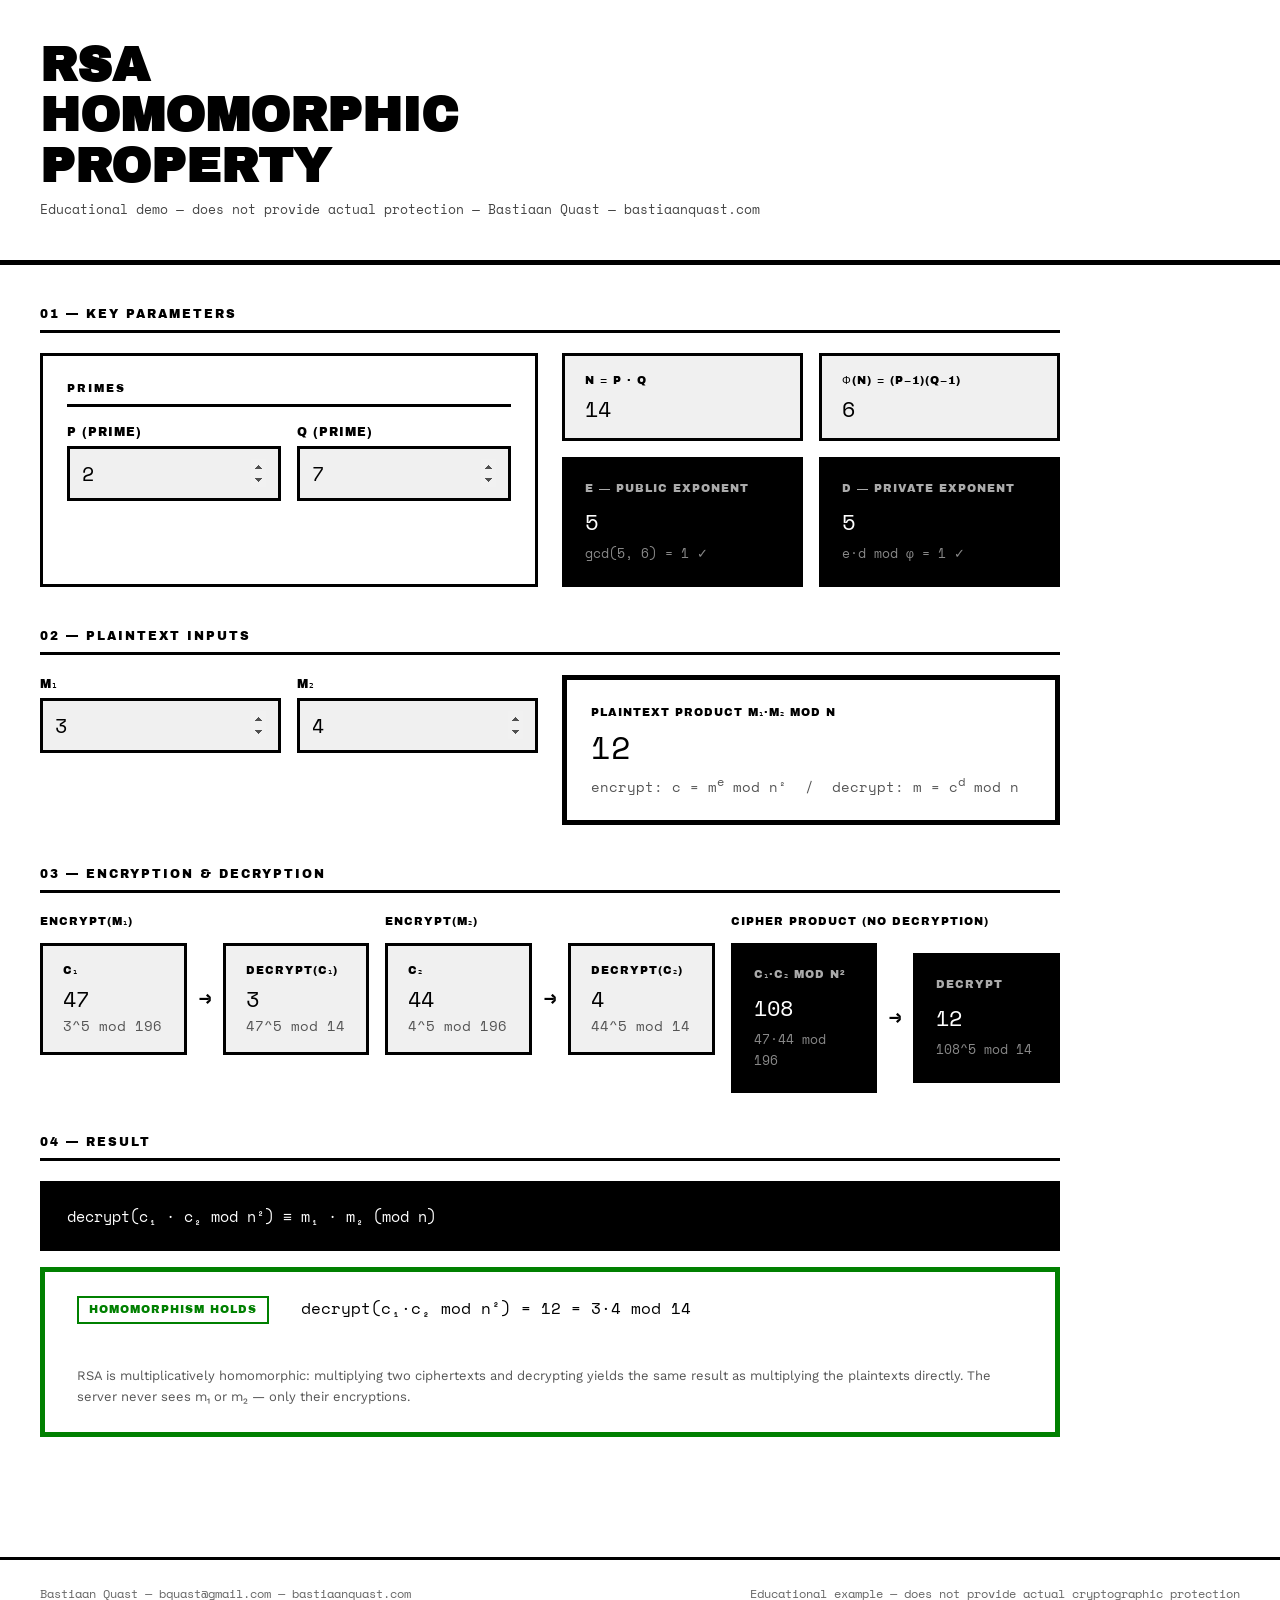
==== rsa/index.html @ 2a4f8805 "move rsa" ====
<!DOCTYPE html>
<html lang="en">
<head>
<meta charset="UTF-8">
<meta name="viewport" content="width=device-width, initial-scale=1.0">
<title>RSA — Multiplicative Homomorphism</title>
<link href="https://fonts.googleapis.com/css2?family=Archivo+Black&family=Work+Sans:wght@400;600&family=Space+Mono&display=swap" rel="stylesheet">
<style>
*, *::before, *::after { box-sizing: border-box; margin: 0; padding: 0; }

:root {
  --black: #000;
  --white: #fff;
  --success: #008000;
  --warning: #FFA500;
  --error: #FF0000;
  --surface-sunken: #F0F0F0;
  --font-head: 'Archivo Black', sans-serif;
  --font-body: 'Work Sans', sans-serif;
  --font-mono: 'Space Mono', monospace;
}

body {
  background: var(--white);
  color: var(--black);
  font-family: var(--font-body);
  font-size: 16px;
  line-height: 1.6;
  min-height: 100vh;
}

/* LAYOUT */
header {
  border-bottom: 5px solid var(--black);
  padding: 40px;
}
header h1 {
  font-family: var(--font-head);
  font-size: 48px;
  line-height: 1.05;
  text-transform: uppercase;
}
header p {
  font-family: var(--font-mono);
  font-size: 13px;
  margin-top: 8px;
  color: #444;
}

main { padding: 40px; max-width: 1100px; }

/* SECTION LABELS */
.sec-label {
  font-family: var(--font-head);
  font-size: 12px;
  text-transform: uppercase;
  letter-spacing: 2px;
  border-bottom: 3px solid var(--black);
  padding-bottom: 6px;
  margin-bottom: 20px;
}

/* CARDS */
.card {
  border: 3px solid var(--black);
  padding: 24px;
  background: var(--white);
}
.card-inv {
  border: 3px solid var(--black);
  padding: 20px;
  background: var(--black);
  color: var(--white);
}
.card-sunken {
  border: 3px solid var(--black);
  padding: 16px 20px;
  background: var(--surface-sunken);
}

/* GRIDS */
.g2 { display: grid; grid-template-columns: 1fr 1fr; gap: 16px; }
.g3 { display: grid; grid-template-columns: 1fr 1fr 1fr; gap: 16px; }
.g4 { display: grid; grid-template-columns: repeat(4, 1fr); gap: 16px; }

section { margin-bottom: 40px; }

/* INPUTS */
label {
  display: block;
  font-family: var(--font-head);
  font-size: 12px;
  text-transform: uppercase;
  letter-spacing: 1px;
  margin-bottom: 4px;
}
input[type=number] {
  width: 100%;
  font-family: var(--font-mono);
  font-size: 20px;
  padding: 10px 12px;
  border: 3px solid var(--black);
  background: var(--surface-sunken);
  color: var(--black);
  outline: none;
}
input[type=number]:focus { border-width: 5px; }
input[type=number]::-webkit-inner-spin-button,
input[type=number]::-webkit-outer-spin-button { opacity: 1; }

/* MONO DISPLAY VALUES */
.val {
  font-family: var(--font-mono);
  font-size: 22px;
  font-weight: 400;
  line-height: 1.2;
  word-break: break-all;
}
.val-sm {
  font-family: var(--font-mono);
  font-size: 14px;
  color: #555;
  margin-top: 4px;
  line-height: 1.4;
}
.lbl-sm {
  font-family: var(--font-head);
  font-size: 11px;
  text-transform: uppercase;
  letter-spacing: 1px;
  margin-bottom: 6px;
}
.lbl-sm-inv {
  font-family: var(--font-head);
  font-size: 11px;
  text-transform: uppercase;
  letter-spacing: 1px;
  margin-bottom: 6px;
  color: #aaa;
}
.val-inv { font-family: var(--font-mono); font-size: 22px; color: var(--white); }
.val-sm-inv { font-family: var(--font-mono); font-size: 13px; color: #888; margin-top: 4px; }

/* ARROW */
.arrow-row {
  display: flex;
  align-items: center;
  gap: 12px;
}
.arrow-row > * { flex: 1; }
.arr {
  flex: 0 0 auto !important;
  font-family: var(--font-mono);
  font-size: 20px;
  font-weight: 700;
}

/* RESULT BAR */
.result-bar {
  border: 5px solid var(--black);
  padding: 24px 32px;
  display: flex;
  align-items: flex-start;
  gap: 32px;
  flex-wrap: wrap;
}
.result-bar.ok { border-color: var(--success); }
.result-bar.fail { border-color: var(--error); }

.chip {
  font-family: var(--font-head);
  font-size: 11px;
  text-transform: uppercase;
  letter-spacing: 1px;
  padding: 3px 10px;
  border: 2px solid;
  display: inline-block;
  white-space: nowrap;
}
.chip-ok { color: var(--success); border-color: var(--success); }
.chip-fail { color: var(--error); border-color: var(--error); }
.chip-warn { color: var(--warning); border-color: var(--warning); }

.result-eq {
  font-family: var(--font-mono);
  font-size: 16px;
  flex: 1;
  min-width: 200px;
}
.result-note {
  font-family: var(--font-body);
  font-size: 13px;
  color: #555;
  margin-top: 10px;
  width: 100%;
}

/* PROP BOX */
.prop-box {
  border: 3px solid var(--black);
  background: var(--black);
  color: var(--white);
  padding: 20px 24px;
  font-family: var(--font-mono);
  font-size: 15px;
  margin-bottom: 16px;
}

/* WARN */
#warn-msg { display: none; margin-top: 8px; }

/* FOOTER */
footer {
  border-top: 3px solid var(--black);
  padding: 24px 40px;
  font-family: var(--font-mono);
  font-size: 12px;
  color: #666;
  display: flex;
  justify-content: space-between;
  flex-wrap: wrap;
  gap: 8px;
  margin-top: 40px;
}
</style>
</head>
<body>

<header>
  <h1>RSA<br>Homomorphic<br>Property</h1>
  <p>Educational demo &mdash; does not provide actual protection &mdash; Bastiaan Quast &mdash; bastiaanquast.com</p>
</header>

<main>

  <!-- KEY PARAMETERS -->
  <section>
    <p class="sec-label">01 &mdash; Key parameters</p>
    <div class="g2" style="gap:24px">

      <div class="card">
        <p class="sec-label" style="font-size:11px;margin-bottom:16px">Primes</p>
        <div class="g2">
          <div>
            <label for="inp-p">P (prime)</label>
            <input type="number" id="inp-p" value="2" min="2" max="97">
          </div>
          <div>
            <label for="inp-q">Q (prime)</label>
            <input type="number" id="inp-q" value="7" min="2" max="97">
          </div>
        </div>
      </div>

      <div>
        <div class="g2" style="margin-bottom:16px">
          <div class="card-sunken">
            <p class="lbl-sm">n = P &middot; Q</p>
            <p class="val" id="out-n">14</p>
          </div>
          <div class="card-sunken">
            <p class="lbl-sm">&phi;(n) = (P&minus;1)(Q&minus;1)</p>
            <p class="val" id="out-phi">6</p>
          </div>
        </div>
        <div class="g2">
          <div class="card-inv">
            <p class="lbl-sm-inv">e &mdash; public exponent</p>
            <p class="val-inv" id="out-e">5</p>
            <p class="val-sm-inv" id="out-e-check">gcd(e,&phi;)=1 ✓</p>
          </div>
          <div class="card-inv">
            <p class="lbl-sm-inv">d &mdash; private exponent</p>
            <p class="val-inv" id="out-d">5</p>
            <p class="val-sm-inv" id="out-d-check">e&middot;d mod &phi; = 1 ✓</p>
          </div>
        </div>
      </div>

    </div>
  </section>

  <!-- PLAINTEXTS -->
  <section>
    <p class="sec-label">02 &mdash; Plaintext inputs</p>
    <div class="g2" style="gap:24px;align-items:start">
      <div class="g2">
        <div>
          <label for="inp-m1">m&#8321;</label>
          <input type="number" id="inp-m1" value="3" min="1">
        </div>
        <div>
          <label for="inp-m2">m&#8322;</label>
          <input type="number" id="inp-m2" value="4" min="1">
        </div>
      </div>
      <div class="card" style="border-width:5px">
        <p class="lbl-sm">plaintext product m&#8321;&middot;m&#8322; mod n</p>
        <p class="val" style="font-size:32px" id="out-plainprod">12</p>
        <p class="val-sm" style="margin-top:8px">encrypt: c = m<sup>e</sup> mod n&sup2; &nbsp;/&nbsp; decrypt: m = c<sup>d</sup> mod n</p>
      </div>
    </div>
  </section>

  <!-- ENCRYPTION / DECRYPTION -->
  <section>
    <p class="sec-label">03 &mdash; Encryption &amp; decryption</p>
    <div class="g3" style="gap:16px">

      <div>
        <p class="lbl-sm" style="margin-bottom:12px">encrypt(m&#8321;)</p>
        <div class="arrow-row">
          <div class="card-sunken">
            <p class="lbl-sm">c&#8321;</p>
            <p class="val" id="out-c1">47</p>
            <p class="val-sm" id="out-c1f">3&#8309; mod 196</p>
          </div>
          <span class="arr">&rarr;</span>
          <div class="card-sunken">
            <p class="lbl-sm">decrypt(c&#8321;)</p>
            <p class="val" id="out-dc1">3</p>
            <p class="val-sm" id="out-dc1f">47&#8309; mod 14</p>
          </div>
        </div>
      </div>

      <div>
        <p class="lbl-sm" style="margin-bottom:12px">encrypt(m&#8322;)</p>
        <div class="arrow-row">
          <div class="card-sunken">
            <p class="lbl-sm">c&#8322;</p>
            <p class="val" id="out-c2">44</p>
            <p class="val-sm" id="out-c2f">4&#8309; mod 196</p>
          </div>
          <span class="arr">&rarr;</span>
          <div class="card-sunken">
            <p class="lbl-sm">decrypt(c&#8322;)</p>
            <p class="val" id="out-dc2">4</p>
            <p class="val-sm" id="out-dc2f">44&#8309; mod 14</p>
          </div>
        </div>
      </div>

      <div>
        <p class="lbl-sm" style="margin-bottom:12px">cipher product (no decryption)</p>
        <div class="arrow-row">
          <div class="card-inv" style="flex:1">
            <p class="lbl-sm-inv">c&#8321;&middot;c&#8322; mod n&sup2;</p>
            <p class="val-inv" id="out-cp">108</p>
            <p class="val-sm-inv" id="out-cpf">47&middot;44 mod 196</p>
          </div>
          <span class="arr">&rarr;</span>
          <div class="card-inv" style="flex:1">
            <p class="lbl-sm-inv">decrypt</p>
            <p class="val-inv" id="out-dcp">12</p>
            <p class="val-sm-inv" id="out-dcpf">108&#8309; mod 14</p>
          </div>
        </div>
      </div>

    </div>
  </section>

  <!-- RESULT -->
  <section>
    <p class="sec-label">04 &mdash; Result</p>

    <div class="prop-box">
      decrypt(c&#8321; &middot; c&#8322; mod n&sup2;) &equiv; m&#8321; &middot; m&#8322; (mod n)
    </div>

    <div class="result-bar" id="result-bar">
      <span id="result-badge" class="chip chip-ok">homomorphism holds</span>
      <span class="result-eq" id="result-eq">decrypt(c&#8321;&middot;c&#8322; mod n&sup2;) = 12 = 3&middot;4 mod 14</span>
      <p class="result-note">
        RSA is multiplicatively homomorphic: multiplying two ciphertexts and decrypting yields the same result as multiplying the plaintexts directly. The server never sees m&#8321; or m&#8322; &mdash; only their encryptions.
      </p>
      <p id="warn-msg"><span class="chip chip-warn">warning</span>&nbsp; inputs should be &lt; n for well-defined results</p>
    </div>
  </section>

</main>

<footer>
  <span>Bastiaan Quast &mdash; bquast@gmail.com &mdash; bastiaanquast.com</span>
  <span>Educational example &mdash; does not provide actual cryptographic protection</span>
</footer>

<script>
function modpow(base, exp, mod) {
  if (mod === 1n) return 0n;
  let result = 1n;
  base = base % mod;
  while (exp > 0n) {
    if (exp % 2n === 1n) result = result * base % mod;
    exp = exp >> 1n;
    base = base * base % mod;
  }
  return result;
}
function gcd(a, b) { return b === 0n ? a : gcd(b, a % b); }
function modInv(a, m) {
  let [old_r, r] = [a, m];
  let [old_s, s] = [1n, 0n];
  while (r !== 0n) {
    const q = old_r / r;
    [old_r, r] = [r, old_r - q * r];
    [old_s, s] = [s, old_s - q * s];
  }
  return ((old_s % m) + m) % m;
}
function findE(phi) {
  for (let e = 3n; e < phi; e += 2n) if (gcd(e, phi) === 1n) return e;
  return 3n;
}

function recalc() {
  const P = BigInt(parseInt(document.getElementById('inp-p').value) || 2);
  const Q = BigInt(parseInt(document.getElementById('inp-q').value) || 7);
  const m1 = BigInt(parseInt(document.getElementById('inp-m1').value) || 3);
  const m2 = BigInt(parseInt(document.getElementById('inp-m2').value) || 4);

  const n = P * Q;
  const phi = (P - 1n) * (Q - 1n);
  const e = findE(phi);
  let d;
  try { d = modInv(e, phi); } catch { d = 1n; }

  const n2 = n * n;
  const c1 = modpow(m1, e, n2);
  const c2 = modpow(m2, e, n2);
  const cp = (c1 * c2) % n2;
  const dc1 = modpow(c1, d, n);
  const dc2 = modpow(c2, d, n);
  const dcp = modpow(cp, d, n);
  const plainprod = (m1 * m2) % n;

  document.getElementById('out-n').textContent = n.toString();
  document.getElementById('out-phi').textContent = phi.toString();
  document.getElementById('out-e').textContent = e.toString();
  document.getElementById('out-e-check').textContent = `gcd(${e}, ${phi}) = 1 \u2713`;
  document.getElementById('out-d').textContent = d.toString();
  document.getElementById('out-d-check').textContent = `e\u00b7d mod \u03c6 = ${(e*d)%phi} \u2713`;

  document.getElementById('out-plainprod').textContent = plainprod.toString();

  document.getElementById('out-c1').textContent = c1.toString();
  document.getElementById('out-c1f').textContent = `${m1}^${e} mod ${n2}`;
  document.getElementById('out-dc1').textContent = dc1.toString();
  document.getElementById('out-dc1f').textContent = `${c1}^${d} mod ${n}`;

  document.getElementById('out-c2').textContent = c2.toString();
  document.getElementById('out-c2f').textContent = `${m2}^${e} mod ${n2}`;
  document.getElementById('out-dc2').textContent = dc2.toString();
  document.getElementById('out-dc2f').textContent = `${c2}^${d} mod ${n}`;

  document.getElementById('out-cp').textContent = cp.toString();
  document.getElementById('out-cpf').textContent = `${c1}\u00b7${c2} mod ${n2}`;
  document.getElementById('out-dcp').textContent = dcp.toString();
  document.getElementById('out-dcpf').textContent = `${cp}^${d} mod ${n}`;

  const holds = dcp === plainprod;
  const bar = document.getElementById('result-bar');
  bar.className = 'result-bar ' + (holds ? 'ok' : 'fail');
  const badge = document.getElementById('result-badge');
  badge.textContent = holds ? 'homomorphism holds' : 'mismatch';
  badge.className = 'chip ' + (holds ? 'chip-ok' : 'chip-fail');
  document.getElementById('result-eq').textContent =
    `decrypt(c\u2081\u00b7c\u2082 mod n\u00b2) = ${dcp} = ${m1}\u00b7${m2} mod ${n}`;

  const warn = m1 >= n || m2 >= n;
  document.getElementById('warn-msg').style.display = warn ? 'block' : 'none';
}

['inp-p','inp-q','inp-m1','inp-m2'].forEach(id =>
  document.getElementById(id).addEventListener('input', recalc)
);
recalc();
</script>
</body>
</html>
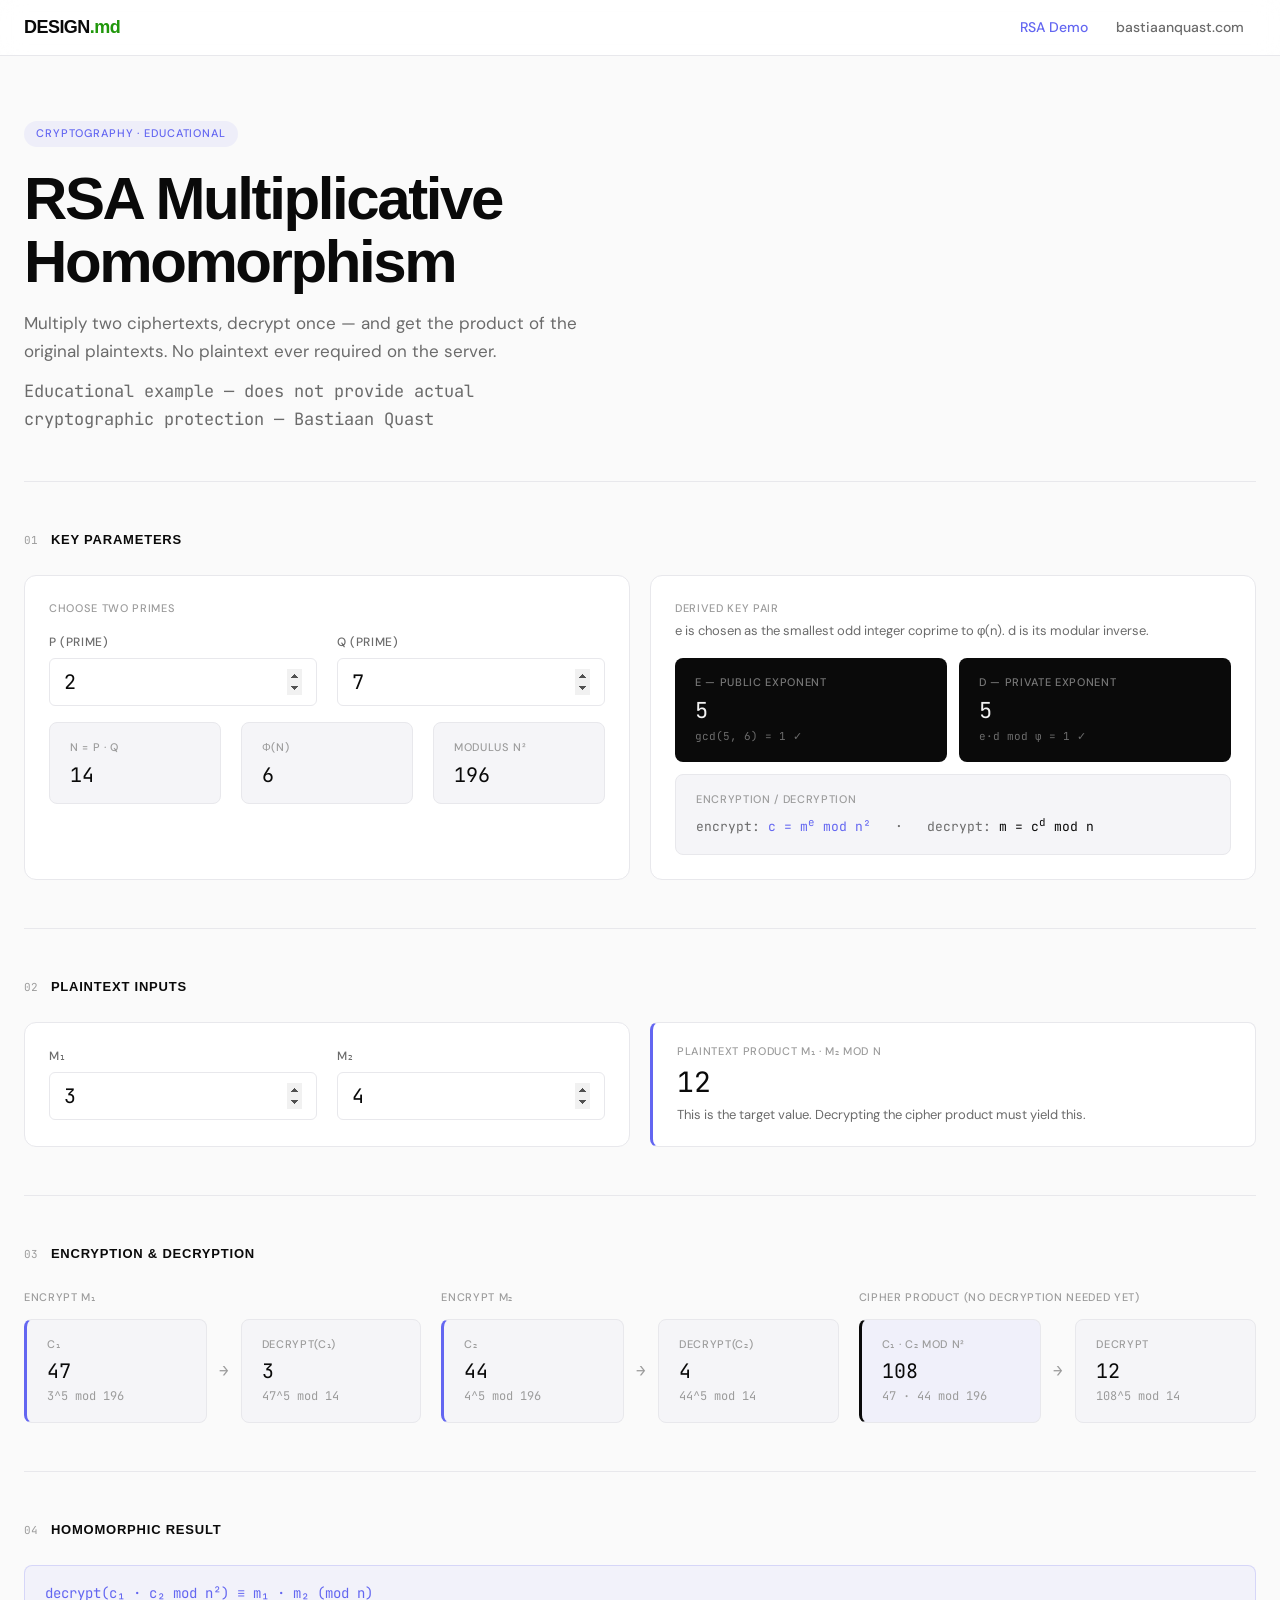
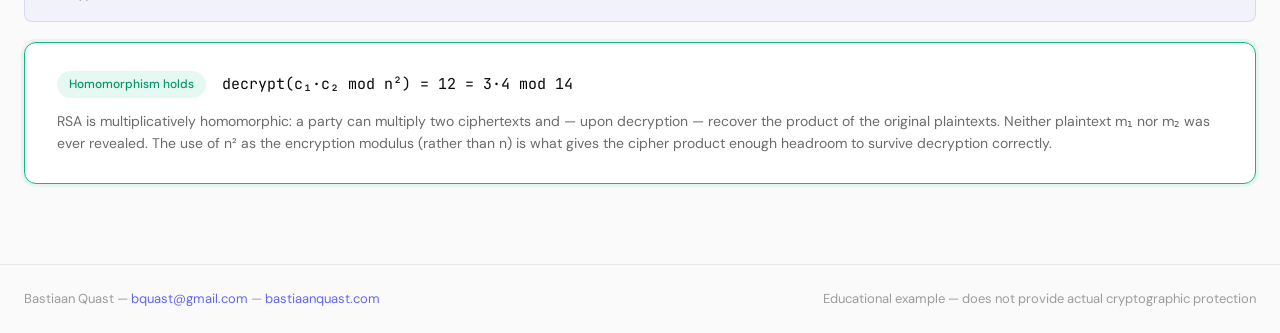
==== commit 5ea36d51: "split into separate files: js css html; design redo" ====
--- a/rsa/index.html
+++ b/rsa/index.html
@@ -4,478 +4,270 @@
 <meta charset="UTF-8">
 <meta name="viewport" content="width=device-width, initial-scale=1.0">
 <title>RSA — Multiplicative Homomorphism</title>
-<link href="https://fonts.googleapis.com/css2?family=Archivo+Black&family=Work+Sans:wght@400;600&family=Space+Mono&display=swap" rel="stylesheet">
-<style>
-*, *::before, *::after { box-sizing: border-box; margin: 0; padding: 0; }
-
-:root {
-  --black: #000;
-  --white: #fff;
-  --success: #008000;
-  --warning: #FFA500;
-  --error: #FF0000;
-  --surface-sunken: #F0F0F0;
-  --font-head: 'Archivo Black', sans-serif;
-  --font-body: 'Work Sans', sans-serif;
-  --font-mono: 'Space Mono', monospace;
-}
-
-body {
-  background: var(--white);
-  color: var(--black);
-  font-family: var(--font-body);
-  font-size: 16px;
-  line-height: 1.6;
-  min-height: 100vh;
-}
-
-/* LAYOUT */
-header {
-  border-bottom: 5px solid var(--black);
-  padding: 40px;
-}
-header h1 {
-  font-family: var(--font-head);
-  font-size: 48px;
-  line-height: 1.05;
-  text-transform: uppercase;
-}
-header p {
-  font-family: var(--font-mono);
-  font-size: 13px;
-  margin-top: 8px;
-  color: #444;
-}
-
-main { padding: 40px; max-width: 1100px; }
-
-/* SECTION LABELS */
-.sec-label {
-  font-family: var(--font-head);
-  font-size: 12px;
-  text-transform: uppercase;
-  letter-spacing: 2px;
-  border-bottom: 3px solid var(--black);
-  padding-bottom: 6px;
-  margin-bottom: 20px;
-}
-
-/* CARDS */
-.card {
-  border: 3px solid var(--black);
-  padding: 24px;
-  background: var(--white);
-}
-.card-inv {
-  border: 3px solid var(--black);
-  padding: 20px;
-  background: var(--black);
-  color: var(--white);
-}
-.card-sunken {
-  border: 3px solid var(--black);
-  padding: 16px 20px;
-  background: var(--surface-sunken);
-}
-
-/* GRIDS */
-.g2 { display: grid; grid-template-columns: 1fr 1fr; gap: 16px; }
-.g3 { display: grid; grid-template-columns: 1fr 1fr 1fr; gap: 16px; }
-.g4 { display: grid; grid-template-columns: repeat(4, 1fr); gap: 16px; }
-
-section { margin-bottom: 40px; }
-
-/* INPUTS */
-label {
-  display: block;
-  font-family: var(--font-head);
-  font-size: 12px;
-  text-transform: uppercase;
-  letter-spacing: 1px;
-  margin-bottom: 4px;
-}
-input[type=number] {
-  width: 100%;
-  font-family: var(--font-mono);
-  font-size: 20px;
-  padding: 10px 12px;
-  border: 3px solid var(--black);
-  background: var(--surface-sunken);
-  color: var(--black);
-  outline: none;
-}
-input[type=number]:focus { border-width: 5px; }
-input[type=number]::-webkit-inner-spin-button,
-input[type=number]::-webkit-outer-spin-button { opacity: 1; }
-
-/* MONO DISPLAY VALUES */
-.val {
-  font-family: var(--font-mono);
-  font-size: 22px;
-  font-weight: 400;
-  line-height: 1.2;
-  word-break: break-all;
-}
-.val-sm {
-  font-family: var(--font-mono);
-  font-size: 14px;
-  color: #555;
-  margin-top: 4px;
-  line-height: 1.4;
-}
-.lbl-sm {
-  font-family: var(--font-head);
-  font-size: 11px;
-  text-transform: uppercase;
-  letter-spacing: 1px;
-  margin-bottom: 6px;
-}
-.lbl-sm-inv {
-  font-family: var(--font-head);
-  font-size: 11px;
-  text-transform: uppercase;
-  letter-spacing: 1px;
-  margin-bottom: 6px;
-  color: #aaa;
-}
-.val-inv { font-family: var(--font-mono); font-size: 22px; color: var(--white); }
-.val-sm-inv { font-family: var(--font-mono); font-size: 13px; color: #888; margin-top: 4px; }
-
-/* ARROW */
-.arrow-row {
-  display: flex;
-  align-items: center;
-  gap: 12px;
-}
-.arrow-row > * { flex: 1; }
-.arr {
-  flex: 0 0 auto !important;
-  font-family: var(--font-mono);
-  font-size: 20px;
-  font-weight: 700;
-}
-
-/* RESULT BAR */
-.result-bar {
-  border: 5px solid var(--black);
-  padding: 24px 32px;
-  display: flex;
-  align-items: flex-start;
-  gap: 32px;
-  flex-wrap: wrap;
-}
-.result-bar.ok { border-color: var(--success); }
-.result-bar.fail { border-color: var(--error); }
-
-.chip {
-  font-family: var(--font-head);
-  font-size: 11px;
-  text-transform: uppercase;
-  letter-spacing: 1px;
-  padding: 3px 10px;
-  border: 2px solid;
-  display: inline-block;
-  white-space: nowrap;
-}
-.chip-ok { color: var(--success); border-color: var(--success); }
-.chip-fail { color: var(--error); border-color: var(--error); }
-.chip-warn { color: var(--warning); border-color: var(--warning); }
-
-.result-eq {
-  font-family: var(--font-mono);
-  font-size: 16px;
-  flex: 1;
-  min-width: 200px;
-}
-.result-note {
-  font-family: var(--font-body);
-  font-size: 13px;
-  color: #555;
-  margin-top: 10px;
-  width: 100%;
-}
-
-/* PROP BOX */
-.prop-box {
-  border: 3px solid var(--black);
-  background: var(--black);
-  color: var(--white);
-  padding: 20px 24px;
-  font-family: var(--font-mono);
-  font-size: 15px;
-  margin-bottom: 16px;
-}
-
-/* WARN */
-#warn-msg { display: none; margin-top: 8px; }
-
-/* FOOTER */
-footer {
-  border-top: 3px solid var(--black);
-  padding: 24px 40px;
-  font-family: var(--font-mono);
-  font-size: 12px;
-  color: #666;
-  display: flex;
-  justify-content: space-between;
-  flex-wrap: wrap;
-  gap: 8px;
-  margin-top: 40px;
-}
-</style>
+<link rel="stylesheet" href="style.css">
 </head>
 <body>
 
-<header>
-  <h1>RSA<br>Homomorphic<br>Property</h1>
-  <p>Educational demo &mdash; does not provide actual protection &mdash; Bastiaan Quast &mdash; bastiaanquast.com</p>
-</header>
+<nav>
+  <a class="nav-logo" href="#">DESIGN<span>.md</span></a>
+  <div class="nav-links">
+    <a class="nav-link active" href="#">RSA Demo</a>
+    <a class="nav-link" href="https://bastiaanquast.com">bastiaanquast.com</a>
+  </div>
+</nav>
 
 <main>
-
-  <!-- KEY PARAMETERS -->
-  <section>
-    <p class="sec-label">01 &mdash; Key parameters</p>
-    <div class="g2" style="gap:24px">
-
-      <div class="card">
-        <p class="sec-label" style="font-size:11px;margin-bottom:16px">Primes</p>
-        <div class="g2">
-          <div>
-            <label for="inp-p">P (prime)</label>
-            <input type="number" id="inp-p" value="2" min="2" max="97">
-          </div>
-          <div>
-            <label for="inp-q">Q (prime)</label>
-            <input type="number" id="inp-q" value="7" min="2" max="97">
-          </div>
-        </div>
-      </div>
-
-      <div>
-        <div class="g2" style="margin-bottom:16px">
-          <div class="card-sunken">
-            <p class="lbl-sm">n = P &middot; Q</p>
-            <p class="val" id="out-n">14</p>
-          </div>
-          <div class="card-sunken">
-            <p class="lbl-sm">&phi;(n) = (P&minus;1)(Q&minus;1)</p>
-            <p class="val" id="out-phi">6</p>
-          </div>
-        </div>
-        <div class="g2">
-          <div class="card-inv">
-            <p class="lbl-sm-inv">e &mdash; public exponent</p>
-            <p class="val-inv" id="out-e">5</p>
-            <p class="val-sm-inv" id="out-e-check">gcd(e,&phi;)=1 ✓</p>
-          </div>
-          <div class="card-inv">
-            <p class="lbl-sm-inv">d &mdash; private exponent</p>
-            <p class="val-inv" id="out-d">5</p>
-            <p class="val-sm-inv" id="out-d-check">e&middot;d mod &phi; = 1 ✓</p>
-          </div>
-        </div>
-      </div>
-
-    </div>
-  </section>
-
-  <!-- PLAINTEXTS -->
-  <section>
-    <p class="sec-label">02 &mdash; Plaintext inputs</p>
-    <div class="g2" style="gap:24px;align-items:start">
+  <div class="container">
+
+    <!-- HERO -->
+    <section class="hero">
+      <span class="hero-label">Cryptography · Educational</span>
+      <h1>RSA Multiplicative Homomorphism</h1>
+      <p>Multiply two ciphertexts, decrypt once — and get the product of the original plaintexts. No plaintext ever required on the server.</p>
+      <p class="hero-note">Educational example — does not provide actual cryptographic protection — Bastiaan Quast</p>
+    </section>
+
+    <!-- 01 KEY PARAMETERS -->
+    <section class="section">
+      <div class="section-header">
+        <span class="section-num">01</span>
+        <span class="section-title">Key parameters</span>
+      </div>
+
       <div class="g2">
+        <div class="card">
+          <p class="data-label" style="margin-bottom:16px">Choose two primes</p>
+          <div class="g2">
+            <div class="field">
+              <label for="inp-p">P (prime)</label>
+              <input type="number" id="inp-p" value="2" min="2" max="97">
+            </div>
+            <div class="field">
+              <label for="inp-q">Q (prime)</label>
+              <input type="number" id="inp-q" value="7" min="2" max="97">
+            </div>
+          </div>
+
+          <div class="g3" style="margin-top:16px">
+            <div class="card-flat">
+              <p class="data-label">n = P · Q</p>
+              <p class="data-val" id="out-n">14</p>
+            </div>
+            <div class="card-flat">
+              <p class="data-label">φ(n)</p>
+              <p class="data-val" id="out-phi">6</p>
+            </div>
+            <div class="card-flat">
+              <p class="data-label">modulus n²</p>
+              <p class="data-val" id="out-n2">196</p>
+            </div>
+          </div>
+        </div>
+
+        <div class="card">
+          <p class="data-label" style="margin-bottom:4px">Derived key pair</p>
+          <p style="font-size:13px;color:var(--text-secondary);margin-bottom:12px">e is chosen as the smallest odd integer coprime to φ(n). d is its modular inverse.</p>
+          <div class="key-grid">
+            <div class="key-card">
+              <p class="data-label">e — public exponent</p>
+              <p class="data-val" id="out-e">5</p>
+              <p class="data-check" id="out-e-check">gcd(e, φ) = 1 ✓</p>
+            </div>
+            <div class="key-card">
+              <p class="data-label">d — private exponent</p>
+              <p class="data-val" id="out-d">5</p>
+              <p class="data-check" id="out-d-check">e · d mod φ = 1 ✓</p>
+            </div>
+          </div>
+          <div class="card-flat" style="margin-top:12px">
+            <p class="data-label">encryption / decryption</p>
+            <p class="data-formula" style="font-size:13px;color:var(--text-secondary)">
+              encrypt: <span style="color:var(--primary)">c = m<sup>e</sup> mod n²</span>
+              &nbsp;&nbsp;·&nbsp;&nbsp;
+              decrypt: <span style="color:var(--text-primary)">m = c<sup>d</sup> mod n</span>
+            </p>
+          </div>
+        </div>
+      </div>
+    </section>
+
+    <!-- 02 PLAINTEXT INPUTS -->
+    <section class="section">
+      <div class="section-header">
+        <span class="section-num">02</span>
+        <span class="section-title">Plaintext inputs</span>
+      </div>
+
+      <div class="g2">
+        <div class="card">
+          <div class="g2">
+            <div class="field">
+              <label for="inp-m1">m₁</label>
+              <input type="number" id="inp-m1" value="3" min="1">
+            </div>
+            <div class="field">
+              <label for="inp-m2">m₂</label>
+              <input type="number" id="inp-m2" value="4" min="1">
+            </div>
+          </div>
+          <div id="warn-msg">
+            <span class="chip chip-warn">Warning</span>
+            <span style="font-size:13px;color:var(--text-secondary);margin-left:8px">Inputs should be &lt; n for well-defined results</span>
+          </div>
+        </div>
+
+        <div class="card-accent">
+          <p class="data-label">plaintext product m₁ · m₂ mod n</p>
+          <p class="data-val-lg" id="out-plainprod">12</p>
+          <p style="font-size:13px;color:var(--text-secondary);margin-top:8px">This is the target value. Decrypting the cipher product must yield this.</p>
+        </div>
+      </div>
+    </section>
+
+    <!-- 03 ENCRYPTION & DECRYPTION -->
+    <section class="section">
+      <div class="section-header">
+        <span class="section-num">03</span>
+        <span class="section-title">Encryption &amp; decryption</span>
+      </div>
+
+      <div class="g3">
+
         <div>
-          <label for="inp-m1">m&#8321;</label>
-          <input type="number" id="inp-m1" value="3" min="1">
-        </div>
+          <p class="data-label" style="margin-bottom:12px">Encrypt m₁</p>
+          <div class="flow-row">
+            <div class="card-flat flow-cipher">
+              <p class="data-label">c₁</p>
+              <p class="data-val" id="out-c1">47</p>
+              <p class="data-formula" id="out-c1f">3⁵ mod 196</p>
+            </div>
+            <span class="flow-arrow">→</span>
+            <div class="card-flat">
+              <p class="data-label">decrypt(c₁)</p>
+              <p class="data-val" id="out-dc1">3</p>
+              <p class="data-formula" id="out-dc1f">47⁵ mod 14</p>
+            </div>
+          </div>
+        </div>
+
         <div>
-          <label for="inp-m2">m&#8322;</label>
-          <input type="number" id="inp-m2" value="4" min="1">
-        </div>
-      </div>
-      <div class="card" style="border-width:5px">
-        <p class="lbl-sm">plaintext product m&#8321;&middot;m&#8322; mod n</p>
-        <p class="val" style="font-size:32px" id="out-plainprod">12</p>
-        <p class="val-sm" style="margin-top:8px">encrypt: c = m<sup>e</sup> mod n&sup2; &nbsp;/&nbsp; decrypt: m = c<sup>d</sup> mod n</p>
-      </div>
-    </div>
-  </section>
-
-  <!-- ENCRYPTION / DECRYPTION -->
-  <section>
-    <p class="sec-label">03 &mdash; Encryption &amp; decryption</p>
-    <div class="g3" style="gap:16px">
-
-      <div>
-        <p class="lbl-sm" style="margin-bottom:12px">encrypt(m&#8321;)</p>
-        <div class="arrow-row">
-          <div class="card-sunken">
-            <p class="lbl-sm">c&#8321;</p>
-            <p class="val" id="out-c1">47</p>
-            <p class="val-sm" id="out-c1f">3&#8309; mod 196</p>
-          </div>
-          <span class="arr">&rarr;</span>
-          <div class="card-sunken">
-            <p class="lbl-sm">decrypt(c&#8321;)</p>
-            <p class="val" id="out-dc1">3</p>
-            <p class="val-sm" id="out-dc1f">47&#8309; mod 14</p>
-          </div>
-        </div>
-      </div>
-
-      <div>
-        <p class="lbl-sm" style="margin-bottom:12px">encrypt(m&#8322;)</p>
-        <div class="arrow-row">
-          <div class="card-sunken">
-            <p class="lbl-sm">c&#8322;</p>
-            <p class="val" id="out-c2">44</p>
-            <p class="val-sm" id="out-c2f">4&#8309; mod 196</p>
-          </div>
-          <span class="arr">&rarr;</span>
-          <div class="card-sunken">
-            <p class="lbl-sm">decrypt(c&#8322;)</p>
-            <p class="val" id="out-dc2">4</p>
-            <p class="val-sm" id="out-dc2f">44&#8309; mod 14</p>
-          </div>
-        </div>
-      </div>
-
-      <div>
-        <p class="lbl-sm" style="margin-bottom:12px">cipher product (no decryption)</p>
-        <div class="arrow-row">
-          <div class="card-inv" style="flex:1">
-            <p class="lbl-sm-inv">c&#8321;&middot;c&#8322; mod n&sup2;</p>
-            <p class="val-inv" id="out-cp">108</p>
-            <p class="val-sm-inv" id="out-cpf">47&middot;44 mod 196</p>
-          </div>
-          <span class="arr">&rarr;</span>
-          <div class="card-inv" style="flex:1">
-            <p class="lbl-sm-inv">decrypt</p>
-            <p class="val-inv" id="out-dcp">12</p>
-            <p class="val-sm-inv" id="out-dcpf">108&#8309; mod 14</p>
-          </div>
-        </div>
-      </div>
-
-    </div>
-  </section>
-
-  <!-- RESULT -->
-  <section>
-    <p class="sec-label">04 &mdash; Result</p>
-
-    <div class="prop-box">
-      decrypt(c&#8321; &middot; c&#8322; mod n&sup2;) &equiv; m&#8321; &middot; m&#8322; (mod n)
-    </div>
-
-    <div class="result-bar" id="result-bar">
-      <span id="result-badge" class="chip chip-ok">homomorphism holds</span>
-      <span class="result-eq" id="result-eq">decrypt(c&#8321;&middot;c&#8322; mod n&sup2;) = 12 = 3&middot;4 mod 14</span>
-      <p class="result-note">
-        RSA is multiplicatively homomorphic: multiplying two ciphertexts and decrypting yields the same result as multiplying the plaintexts directly. The server never sees m&#8321; or m&#8322; &mdash; only their encryptions.
-      </p>
-      <p id="warn-msg"><span class="chip chip-warn">warning</span>&nbsp; inputs should be &lt; n for well-defined results</p>
-    </div>
-  </section>
-
+          <p class="data-label" style="margin-bottom:12px">Encrypt m₂</p>
+          <div class="flow-row">
+            <div class="card-flat flow-cipher">
+              <p class="data-label">c₂</p>
+              <p class="data-val" id="out-c2">44</p>
+              <p class="data-formula" id="out-c2f">4⁵ mod 196</p>
+            </div>
+            <span class="flow-arrow">→</span>
+            <div class="card-flat">
+              <p class="data-label">decrypt(c₂)</p>
+              <p class="data-val" id="out-dc2">4</p>
+              <p class="data-formula" id="out-dc2f">44⁵ mod 14</p>
+            </div>
+          </div>
+        </div>
+
+        <div>
+          <p class="data-label" style="margin-bottom:12px">Cipher product (no decryption needed yet)</p>
+          <div class="flow-row">
+            <div class="card-flat flow-product">
+              <p class="data-label">c₁ · c₂ mod n²</p>
+              <p class="data-val" id="out-cp">108</p>
+              <p class="data-formula" id="out-cpf">47 · 44 mod 196</p>
+            </div>
+            <span class="flow-arrow">→</span>
+            <div class="card-flat">
+              <p class="data-label">decrypt</p>
+              <p class="data-val" id="out-dcp">12</p>
+              <p class="data-formula" id="out-dcpf">108⁵ mod 14</p>
+            </div>
+          </div>
+        </div>
+
+      </div>
+    </section>
+
+    <!-- 04 RESULT -->
+    <section class="section">
+      <div class="section-header">
+        <span class="section-num">04</span>
+        <span class="section-title">Homomorphic result</span>
+      </div>
+
+      <div class="prop-box">
+        decrypt(c₁ · c₂ mod n²) ≡ m₁ · m₂ (mod n)
+      </div>
+
+      <div class="result-panel" id="result-panel">
+        <div class="result-row">
+          <span class="chip" id="result-badge">homomorphism holds</span>
+          <span class="result-eq" id="result-eq">decrypt(c₁·c₂ mod n²) = 12 = 3·4 mod 14</span>
+        </div>
+        <p class="result-desc">
+          RSA is multiplicatively homomorphic: a party can multiply two ciphertexts and — upon decryption — recover the product of the original plaintexts. Neither plaintext m₁ nor m₂ was ever revealed. The use of n² as the encryption modulus (rather than n) is what gives the cipher product enough headroom to survive decryption correctly.
+        </p>
+      </div>
+    </section>
+
+  </div>
 </main>
 
 <footer>
-  <span>Bastiaan Quast &mdash; bquast@gmail.com &mdash; bastiaanquast.com</span>
-  <span>Educational example &mdash; does not provide actual cryptographic protection</span>
+  <span>Bastiaan Quast &mdash; <a href="mailto:bquast@gmail.com">bquast@gmail.com</a> &mdash; <a href="https://bastiaanquast.com">bastiaanquast.com</a></span>
+  <span>Educational example — does not provide actual cryptographic protection</span>
 </footer>
 
-<script>
-function modpow(base, exp, mod) {
-  if (mod === 1n) return 0n;
-  let result = 1n;
-  base = base % mod;
-  while (exp > 0n) {
-    if (exp % 2n === 1n) result = result * base % mod;
-    exp = exp >> 1n;
-    base = base * base % mod;
-  }
-  return result;
+<script type="module">
+import { compute } from './rsa.js';
+
+function set(id, val) { document.getElementById(id).textContent = val; }
+
+function render() {
+  const P  = parseInt(document.getElementById('inp-p').value)  || 2;
+  const Q  = parseInt(document.getElementById('inp-q').value)  || 7;
+  const m1 = parseInt(document.getElementById('inp-m1').value) || 3;
+  const m2 = parseInt(document.getElementById('inp-m2').value) || 4;
+
+  const r = compute(P, Q, m1, m2);
+
+  set('out-n',        r.n.toString());
+  set('out-phi',      r.phi.toString());
+  set('out-n2',       r.n2.toString());
+  set('out-e',        r.e.toString());
+  set('out-e-check',  `gcd(${r.e}, ${r.phi}) = 1 ✓`);
+  set('out-d',        r.d.toString());
+  set('out-d-check',  `e·d mod φ = ${(r.e * r.d) % r.phi} ✓`);
+  set('out-plainprod', r.plainprod.toString());
+
+  set('out-c1',  r.c1.toString());
+  set('out-c1f', `${m1}^${r.e} mod ${r.n2}`);
+  set('out-dc1', r.dc1.toString());
+  set('out-dc1f',`${r.c1}^${r.d} mod ${r.n}`);
+
+  set('out-c2',  r.c2.toString());
+  set('out-c2f', `${m2}^${r.e} mod ${r.n2}`);
+  set('out-dc2', r.dc2.toString());
+  set('out-dc2f',`${r.c2}^${r.d} mod ${r.n}`);
+
+  set('out-cp',  r.cp.toString());
+  set('out-cpf', `${r.c1} · ${r.c2} mod ${r.n2}`);
+  set('out-dcp', r.dcp.toString());
+  set('out-dcpf',`${r.cp}^${r.d} mod ${r.n}`);
+
+  const panel = document.getElementById('result-panel');
+  const badge = document.getElementById('result-badge');
+  panel.className = 'result-panel ' + (r.holds ? 'ok' : 'fail');
+  badge.className  = 'chip ' + (r.holds ? 'chip-ok' : 'chip-fail');
+  badge.textContent = r.holds ? 'Homomorphism holds' : 'Mismatch';
+  set('result-eq', `decrypt(c₁·c₂ mod n²) = ${r.dcp} = ${m1}·${m2} mod ${r.n}`);
+
+  document.getElementById('warn-msg').style.display = r.warn ? 'flex' : 'none';
 }
-function gcd(a, b) { return b === 0n ? a : gcd(b, a % b); }
-function modInv(a, m) {
-  let [old_r, r] = [a, m];
-  let [old_s, s] = [1n, 0n];
-  while (r !== 0n) {
-    const q = old_r / r;
-    [old_r, r] = [r, old_r - q * r];
-    [old_s, s] = [s, old_s - q * s];
-  }
-  return ((old_s % m) + m) % m;
-}
-function findE(phi) {
-  for (let e = 3n; e < phi; e += 2n) if (gcd(e, phi) === 1n) return e;
-  return 3n;
-}
-
-function recalc() {
-  const P = BigInt(parseInt(document.getElementById('inp-p').value) || 2);
-  const Q = BigInt(parseInt(document.getElementById('inp-q').value) || 7);
-  const m1 = BigInt(parseInt(document.getElementById('inp-m1').value) || 3);
-  const m2 = BigInt(parseInt(document.getElementById('inp-m2').value) || 4);
-
-  const n = P * Q;
-  const phi = (P - 1n) * (Q - 1n);
-  const e = findE(phi);
-  let d;
-  try { d = modInv(e, phi); } catch { d = 1n; }
-
-  const n2 = n * n;
-  const c1 = modpow(m1, e, n2);
-  const c2 = modpow(m2, e, n2);
-  const cp = (c1 * c2) % n2;
-  const dc1 = modpow(c1, d, n);
-  const dc2 = modpow(c2, d, n);
-  const dcp = modpow(cp, d, n);
-  const plainprod = (m1 * m2) % n;
-
-  document.getElementById('out-n').textContent = n.toString();
-  document.getElementById('out-phi').textContent = phi.toString();
-  document.getElementById('out-e').textContent = e.toString();
-  document.getElementById('out-e-check').textContent = `gcd(${e}, ${phi}) = 1 \u2713`;
-  document.getElementById('out-d').textContent = d.toString();
-  document.getElementById('out-d-check').textContent = `e\u00b7d mod \u03c6 = ${(e*d)%phi} \u2713`;
-
-  document.getElementById('out-plainprod').textContent = plainprod.toString();
-
-  document.getElementById('out-c1').textContent = c1.toString();
-  document.getElementById('out-c1f').textContent = `${m1}^${e} mod ${n2}`;
-  document.getElementById('out-dc1').textContent = dc1.toString();
-  document.getElementById('out-dc1f').textContent = `${c1}^${d} mod ${n}`;
-
-  document.getElementById('out-c2').textContent = c2.toString();
-  document.getElementById('out-c2f').textContent = `${m2}^${e} mod ${n2}`;
-  document.getElementById('out-dc2').textContent = dc2.toString();
-  document.getElementById('out-dc2f').textContent = `${c2}^${d} mod ${n}`;
-
-  document.getElementById('out-cp').textContent = cp.toString();
-  document.getElementById('out-cpf').textContent = `${c1}\u00b7${c2} mod ${n2}`;
-  document.getElementById('out-dcp').textContent = dcp.toString();
-  document.getElementById('out-dcpf').textContent = `${cp}^${d} mod ${n}`;
-
-  const holds = dcp === plainprod;
-  const bar = document.getElementById('result-bar');
-  bar.className = 'result-bar ' + (holds ? 'ok' : 'fail');
-  const badge = document.getElementById('result-badge');
-  badge.textContent = holds ? 'homomorphism holds' : 'mismatch';
-  badge.className = 'chip ' + (holds ? 'chip-ok' : 'chip-fail');
-  document.getElementById('result-eq').textContent =
-    `decrypt(c\u2081\u00b7c\u2082 mod n\u00b2) = ${dcp} = ${m1}\u00b7${m2} mod ${n}`;
-
-  const warn = m1 >= n || m2 >= n;
-  document.getElementById('warn-msg').style.display = warn ? 'block' : 'none';
-}
 
 ['inp-p','inp-q','inp-m1','inp-m2'].forEach(id =>
-  document.getElementById(id).addEventListener('input', recalc)
+  document.getElementById(id).addEventListener('input', render)
 );
-recalc();
+render();
 </script>
 </body>
 </html>
--- a/rsa/style.css
+++ b/rsa/style.css
@@ -0,0 +1,351 @@
+@import url('https://api.fontshare.com/v2/css?f[]=general-sans@600,700&display=swap');
+@import url('https://fonts.googleapis.com/css2?family=DM+Sans:wght@400;500&family=JetBrains+Mono:wght@400&display=swap');
+
+*, *::before, *::after { box-sizing: border-box; margin: 0; padding: 0; }
+
+:root {
+  --primary:       #6366F1;
+  --primary-hover: #4F46E5;
+  --secondary:     #20970B;
+  --neutral:       #9C9C9C;
+  --bg:            #FAFAFA;
+  --surface:       #FFFFFF;
+  --text-primary:  #0A0A0A;
+  --text-secondary:#6B6B6B;
+  --border:        #E8E8EC;
+  --success:       #10B981;
+  --warning:       #F59E0B;
+  --error:         #EF4444;
+
+  --font-display: 'General Sans', sans-serif;
+  --font-body:    'DM Sans', sans-serif;
+  --font-mono:    'JetBrains Mono', monospace;
+
+  --radius-chip:  4px;
+  --radius-btn:   6px;
+  --radius-card:  12px;
+  --radius-pill:  9999px;
+}
+
+html { font-size: 15px; }
+
+body {
+  background: var(--bg);
+  color: var(--text-primary);
+  font-family: var(--font-body);
+  line-height: 1.6;
+  min-height: 100vh;
+}
+
+/* ── NAV ── */
+nav {
+  position: sticky;
+  top: 0;
+  z-index: 100;
+  height: 56px;
+  background: rgba(255,255,255,0.85);
+  backdrop-filter: blur(12px);
+  -webkit-backdrop-filter: blur(12px);
+  border-bottom: 1px solid var(--border);
+  display: flex;
+  align-items: center;
+  padding: 0 24px;
+  gap: 32px;
+}
+.nav-logo {
+  font-family: var(--font-display);
+  font-size: 18px;
+  font-weight: 700;
+  letter-spacing: -0.03em;
+  color: var(--text-primary);
+  text-decoration: none;
+}
+.nav-logo span { color: var(--secondary); }
+.nav-links { display: flex; gap: 4px; margin-left: auto; }
+.nav-link {
+  font-family: var(--font-body);
+  font-size: 14px;
+  font-weight: 500;
+  color: var(--text-secondary);
+  text-decoration: none;
+  padding: 6px 12px;
+  border-radius: var(--radius-btn);
+  transition: background 150ms, color 150ms;
+}
+.nav-link:hover { background: #F0F0F4; color: var(--text-primary); }
+.nav-link.active { color: var(--primary); }
+
+/* ── LAYOUT ── */
+.container {
+  max-width: 1280px;
+  margin: 0 auto;
+  padding: 0 24px;
+}
+
+/* ── HERO ── */
+.hero {
+  padding: 64px 0 48px;
+  border-bottom: 1px solid var(--border);
+}
+.hero-label {
+  display: inline-block;
+  font-family: var(--font-body);
+  font-size: 11px;
+  font-weight: 500;
+  text-transform: uppercase;
+  letter-spacing: 0.08em;
+  color: var(--primary);
+  background: rgba(99,102,241,0.08);
+  padding: 4px 12px;
+  border-radius: var(--radius-pill);
+  margin-bottom: 20px;
+}
+.hero h1 {
+  font-family: var(--font-display);
+  font-size: 60px;
+  font-weight: 700;
+  letter-spacing: -0.04em;
+  line-height: 1.05;
+  color: var(--text-primary);
+  max-width: 680px;
+  margin-bottom: 16px;
+}
+.hero p {
+  font-size: 17px;
+  color: var(--text-secondary);
+  max-width: 560px;
+  line-height: 1.65;
+}
+.hero-note {
+  margin-top: 12px;
+  font-size: 12px;
+  font-family: var(--font-mono);
+  color: var(--neutral);
+}
+
+/* ── SECTION ── */
+.section { padding: 48px 0; }
+.section + .section { border-top: 1px solid var(--border); }
+.section-header {
+  display: flex;
+  align-items: baseline;
+  gap: 12px;
+  margin-bottom: 24px;
+}
+.section-num {
+  font-family: var(--font-mono);
+  font-size: 11px;
+  color: var(--neutral);
+  letter-spacing: 0.04em;
+}
+.section-title {
+  font-family: var(--font-display);
+  font-size: 13px;
+  font-weight: 600;
+  text-transform: uppercase;
+  letter-spacing: 0.06em;
+  color: var(--text-primary);
+}
+
+/* ── GRID ── */
+.g2 { display: grid; grid-template-columns: 1fr 1fr; gap: 20px; }
+.g3 { display: grid; grid-template-columns: 1fr 1fr 1fr; gap: 20px; }
+.g4 { display: grid; grid-template-columns: repeat(4, 1fr); gap: 16px; }
+
+/* ── CARD ── */
+.card {
+  background: var(--surface);
+  border: 1px solid var(--border);
+  border-radius: var(--radius-card);
+  padding: 24px;
+  transition: box-shadow 200ms, transform 200ms;
+}
+.card:hover {
+  box-shadow: 0 8px 30px rgba(0,0,0,0.08);
+  transform: translateY(-2px);
+}
+.card-flat {
+  background: #F5F5F8;
+  border: 1px solid var(--border);
+  border-radius: 8px;
+  padding: 16px 20px;
+}
+.card-accent {
+  background: var(--surface);
+  border: 1px solid var(--border);
+  border-left: 3px solid var(--primary);
+  border-radius: 8px;
+  padding: 20px 24px;
+}
+
+/* ── INPUTS ── */
+.field { display: flex; flex-direction: column; gap: 6px; }
+.field label {
+  font-size: 12px;
+  font-weight: 500;
+  color: var(--text-secondary);
+  font-family: var(--font-body);
+  text-transform: uppercase;
+  letter-spacing: 0.05em;
+}
+input[type=number] {
+  width: 100%;
+  font-family: var(--font-mono);
+  font-size: 20px;
+  font-weight: 400;
+  padding: 10px 14px;
+  border: 1px solid var(--border);
+  border-radius: var(--radius-btn);
+  background: var(--surface);
+  color: var(--text-primary);
+  outline: none;
+  transition: border-color 150ms, box-shadow 150ms;
+  -moz-appearance: textfield;
+}
+input[type=number]::-webkit-inner-spin-button,
+input[type=number]::-webkit-outer-spin-button { opacity: 1; }
+input[type=number]:focus {
+  border-color: var(--primary);
+  box-shadow: 0 0 0 3px rgba(99,102,241,0.12);
+}
+
+/* ── DATA DISPLAY ── */
+.data-label {
+  font-size: 11px;
+  font-weight: 500;
+  text-transform: uppercase;
+  letter-spacing: 0.06em;
+  color: var(--neutral);
+  margin-bottom: 6px;
+  font-family: var(--font-body);
+}
+.data-val {
+  font-family: var(--font-mono);
+  font-size: 20px;
+  color: var(--text-primary);
+  line-height: 1.2;
+  word-break: break-all;
+}
+.data-val-lg {
+  font-family: var(--font-mono);
+  font-size: 28px;
+  font-weight: 400;
+  color: var(--text-primary);
+  line-height: 1.1;
+  word-break: break-all;
+}
+.data-formula {
+  font-family: var(--font-mono);
+  font-size: 12px;
+  color: var(--neutral);
+  margin-top: 4px;
+}
+.data-check {
+  font-family: var(--font-mono);
+  font-size: 11px;
+  color: var(--success);
+  margin-top: 4px;
+}
+
+/* ── KEY CARDS ── */
+.key-grid { display: grid; grid-template-columns: 1fr 1fr; gap: 12px; margin-top: 16px; }
+.key-card {
+  background: var(--text-primary);
+  border-radius: 8px;
+  padding: 16px 20px;
+}
+.key-card .data-label { color: rgba(255,255,255,0.45); }
+.key-card .data-val { color: rgba(255,255,255,0.95); font-size: 22px; }
+.key-card .data-check { color: rgba(255,255,255,0.4); }
+
+/* ── ENCRYPTION FLOW ── */
+.flow-row {
+  display: flex;
+  align-items: center;
+  gap: 12px;
+}
+.flow-row > .card-flat { flex: 1; }
+.flow-arrow {
+  font-family: var(--font-mono);
+  font-size: 16px;
+  color: var(--neutral);
+  flex-shrink: 0;
+}
+.flow-cipher { border-left: 3px solid var(--primary); }
+.flow-product { border-left: 3px solid var(--text-primary); background: #F0F0FA; }
+
+/* ── RESULT PANEL ── */
+.result-panel {
+  border: 1px solid var(--border);
+  border-radius: var(--radius-card);
+  padding: 28px 32px;
+  background: var(--surface);
+  transition: border-color 200ms;
+}
+.result-panel.ok  { border-color: var(--success); box-shadow: 0 0 0 3px rgba(16,185,129,0.08); }
+.result-panel.fail { border-color: var(--error);  box-shadow: 0 0 0 3px rgba(239,68,68,0.08); }
+
+.result-row { display: flex; align-items: center; gap: 16px; flex-wrap: wrap; margin-bottom: 12px; }
+.result-eq {
+  font-family: var(--font-mono);
+  font-size: 15px;
+  color: var(--text-primary);
+}
+.result-desc { font-size: 14px; color: var(--text-secondary); line-height: 1.6; }
+
+/* ── CHIPS / BADGES ── */
+.chip {
+  display: inline-flex;
+  align-items: center;
+  font-size: 12px;
+  font-weight: 500;
+  padding: 4px 12px;
+  border-radius: var(--radius-pill);
+  font-family: var(--font-body);
+  white-space: nowrap;
+}
+.chip-ok   { background: rgba(16,185,129,0.1);  color: #059669; }
+.chip-fail { background: rgba(239,68,68,0.1);   color: var(--error); }
+.chip-warn { background: rgba(245,158,11,0.1);  color: #D97706; }
+.chip-info { background: rgba(99,102,241,0.1);  color: var(--primary); }
+
+/* ── PROP BOX ── */
+.prop-box {
+  background: rgba(99,102,241,0.05);
+  border: 1px solid rgba(99,102,241,0.2);
+  border-radius: 8px;
+  padding: 16px 20px;
+  font-family: var(--font-mono);
+  font-size: 14px;
+  color: var(--primary);
+  margin-bottom: 20px;
+}
+
+/* ── FOOTER ── */
+footer {
+  border-top: 1px solid var(--border);
+  padding: 24px;
+  display: flex;
+  justify-content: space-between;
+  align-items: center;
+  flex-wrap: wrap;
+  gap: 8px;
+  margin-top: 32px;
+}
+footer span { font-size: 13px; color: var(--neutral); font-family: var(--font-body); }
+footer a    { color: var(--primary); text-decoration: none; }
+footer a:hover { text-decoration: underline; }
+
+/* ── DIVIDER ── */
+.divider { border: none; border-top: 1px solid var(--border); margin: 0; }
+
+/* ── WARN ── */
+#warn-msg { display: none; margin-top: 12px; }
+
+/* ── RESPONSIVE ── */
+@media (max-width: 768px) {
+  .hero h1 { font-size: 40px; }
+  .g2, .g3, .g4 { grid-template-columns: 1fr; }
+  nav { padding: 0 16px; }
+  .container { padding: 0 16px; }
+}
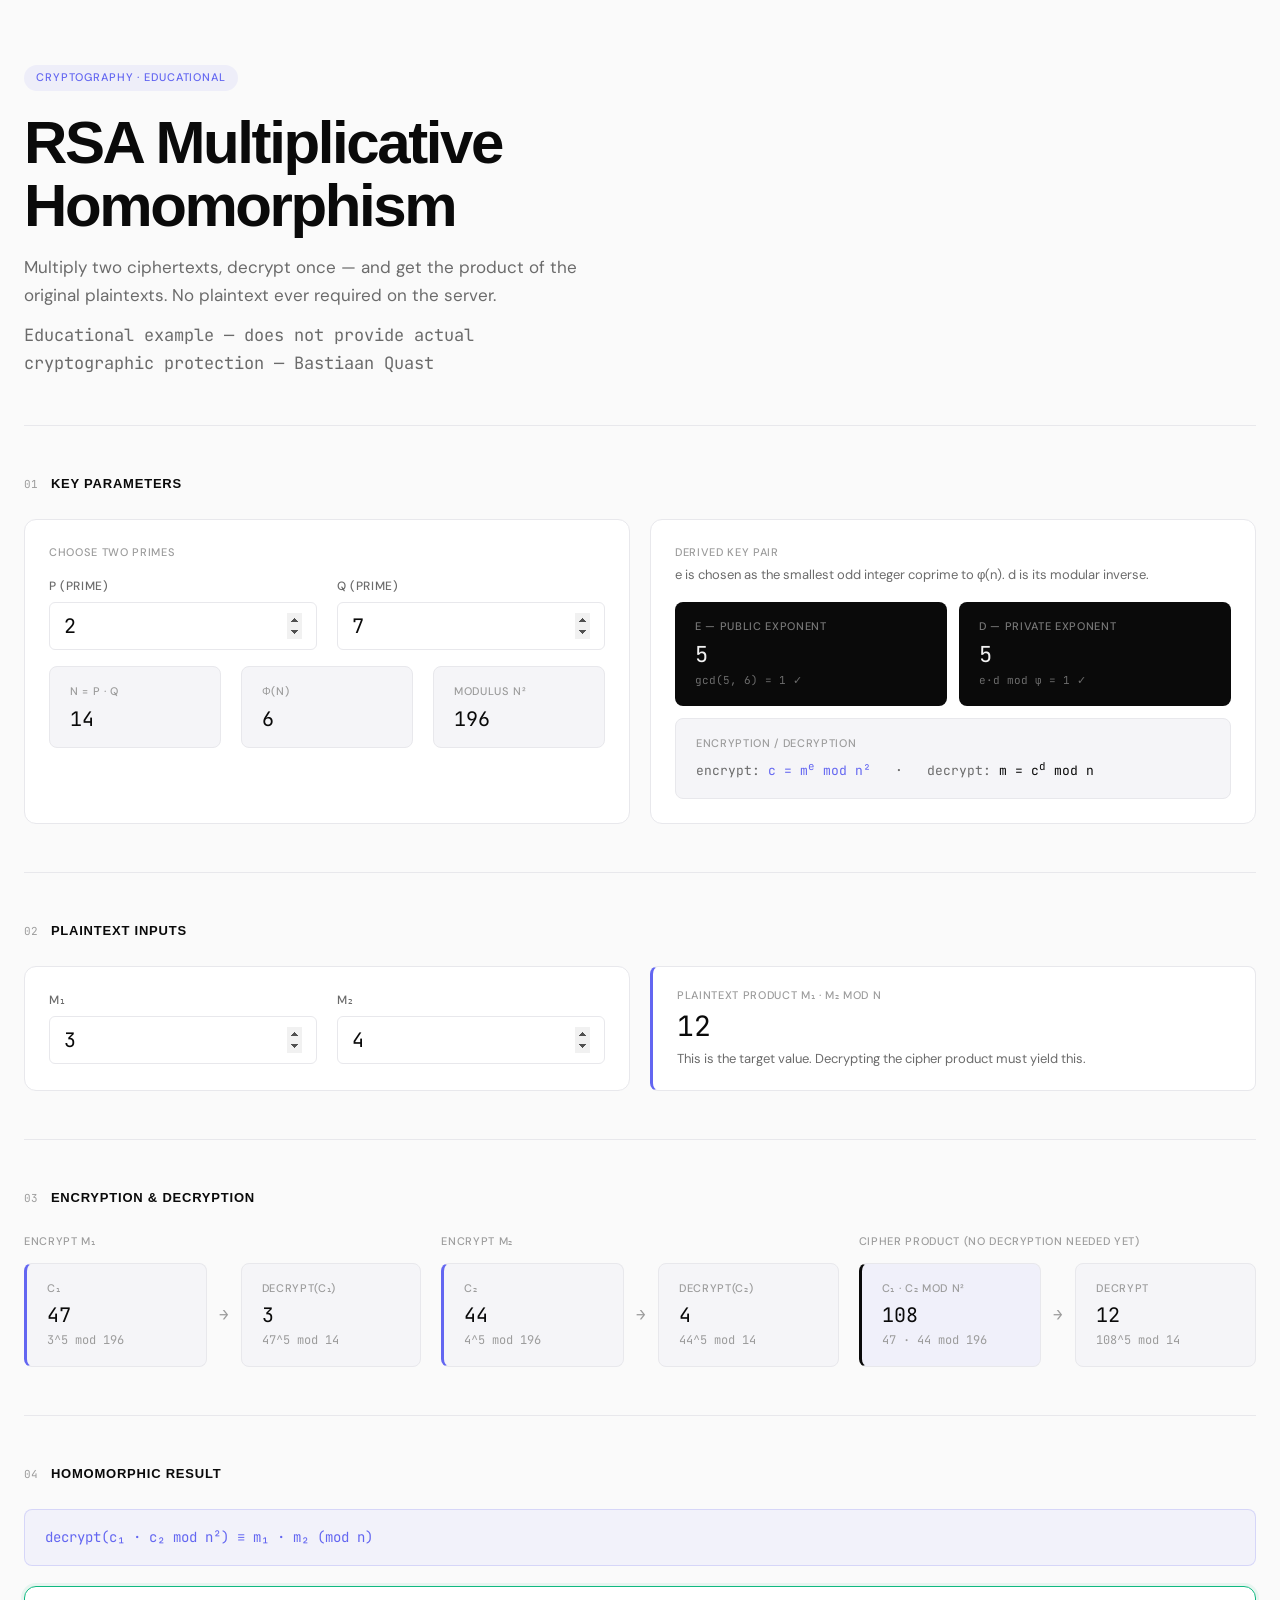
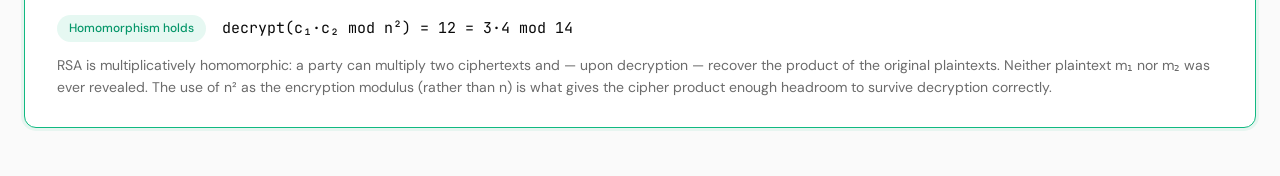
==== commit a4005db2: "remove header footer;" ====
--- a/rsa/index.html
+++ b/rsa/index.html
@@ -8,14 +8,6 @@
 </head>
 <body>
 
-<nav>
-  <a class="nav-logo" href="#">DESIGN<span>.md</span></a>
-  <div class="nav-links">
-    <a class="nav-link active" href="#">RSA Demo</a>
-    <a class="nav-link" href="https://bastiaanquast.com">bastiaanquast.com</a>
-  </div>
-</nav>
-
 <main>
   <div class="container">
 
@@ -212,11 +204,6 @@
   </div>
 </main>
 
-<footer>
-  <span>Bastiaan Quast &mdash; <a href="mailto:bquast@gmail.com">bquast@gmail.com</a> &mdash; <a href="https://bastiaanquast.com">bastiaanquast.com</a></span>
-  <span>Educational example — does not provide actual cryptographic protection</span>
-</footer>
-
 <script type="module">
 import { compute } from './rsa.js';
 
